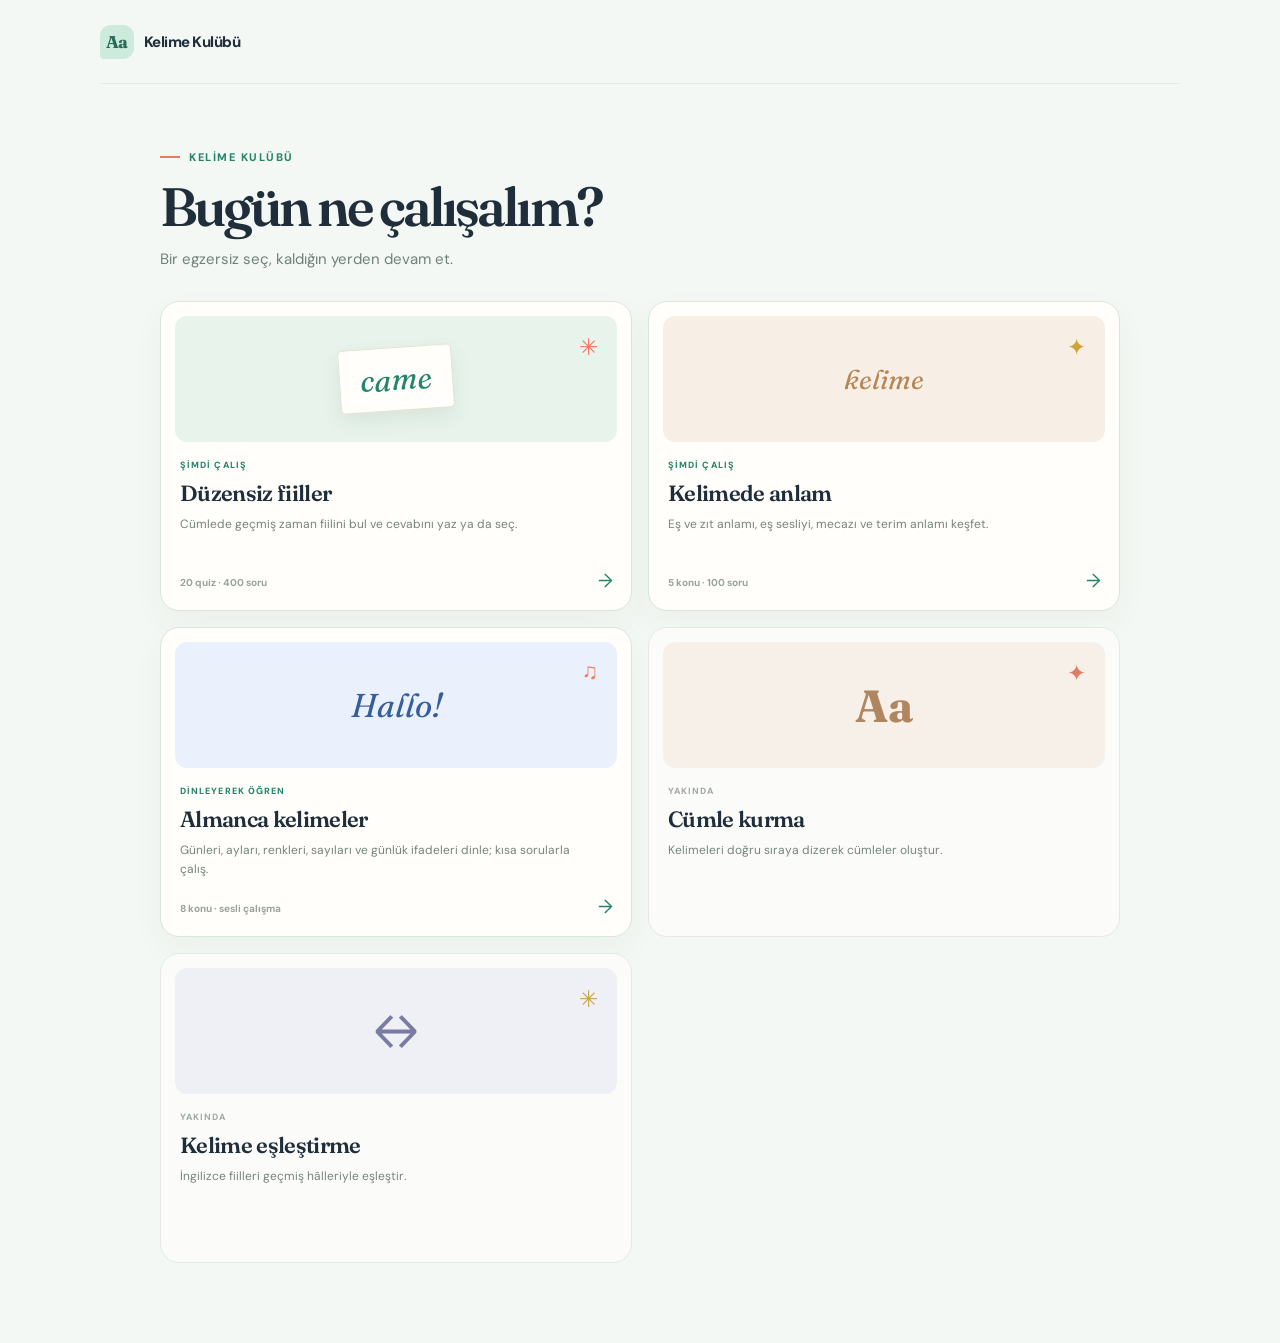
==== index.html @ f217ad16 "Version asset URLs to avoid stale cache" ====
<!doctype html>
<html lang="tr">
  <head>
    <meta charset="UTF-8" />
    <meta name="viewport" content="width=device-width, initial-scale=1" />
    <meta name="theme-color" content="#f4f8f4" />
    <meta name="description" content="İngilizce, Türkçe ve Almanca kelime çalışmaları." />
    <title>Kelime Kulübü</title>
    <link rel="stylesheet" href="styles.css?v=202610250524" />
    <script src="turkish-questions.js?v=202610250524" defer></script>
    <script src="english-audio.js?v=202610250524" defer></script>
    <script src="app.js?v=202610250524" defer></script>
  </head>
  <body>
    <main class="app-shell">
      <header class="topbar">
        <a class="brand" href="./" aria-label="Kelime Kulübü ana sayfa">
          <span class="brand-mark" aria-hidden="true">Aa</span>
          <span>Kelime Kulübü</span>
        </a>
        <div class="profile-controls" id="profile-controls" hidden>
          <span id="active-child-name"></span>
          <button class="change-profile-button" id="exercise-home-button" type="button">Egzersiz seç</button>
          <button class="change-profile-button" id="change-profile-button" type="button">Öğrenci değiştir</button>
        </div>
      </header>

      <section class="exercise-picker view" id="exercise-view" aria-labelledby="exercise-title">
        <div class="exercise-picker-heading">
          <p class="eyebrow"><span class="eyebrow-line"></span> KELİME KULÜBÜ</p>
          <h1 id="exercise-title">Bugün ne çalışalım?</h1>
          <p>Bir egzersiz seç, kaldığın yerden devam et.</p>
        </div>
        <div class="exercise-grid" aria-label="Egzersizler">
          <button class="exercise-card exercise-card-active" id="choose-irregular-verbs" type="button">
            <span class="exercise-card-art exercise-art-verbs" aria-hidden="true"><span>came</span><i>✳</i></span>
            <span class="exercise-card-copy">
              <span class="exercise-status">ŞİMDİ ÇALIŞ</span>
              <strong>Düzensiz fiiller</strong>
              <span>Cümlede geçmiş zaman fiilini bul ve cevabını yaz ya da seç.</span>
              <span class="exercise-card-meta">20 quiz <span aria-hidden="true">·</span> 400 soru</span>
            </span>
            <span class="exercise-card-arrow" aria-hidden="true">→</span>
          </button>
          <button class="exercise-card exercise-card-active" id="choose-turkish-words" type="button">
            <span class="exercise-card-art exercise-art-turkish" aria-hidden="true"><span>kelime</span><i>✦</i></span>
            <span class="exercise-card-copy">
              <span class="exercise-status">ŞİMDİ ÇALIŞ</span>
              <strong>Kelimede anlam</strong>
              <span>Eş ve zıt anlamı, eş sesliyi, mecazı ve terim anlamı keşfet.</span>
              <span class="exercise-card-meta">5 konu <span aria-hidden="true">·</span> 100 soru</span>
            </span>
            <span class="exercise-card-arrow" aria-hidden="true">→</span>
          </button>
          <a class="exercise-card exercise-card-active" href="german.html">
            <span class="exercise-card-art exercise-art-german" aria-hidden="true"><span>Hallo!</span><i>♫</i></span>
            <span class="exercise-card-copy">
              <span class="exercise-status">DİNLEYEREK ÖĞREN</span>
              <strong>Almanca kelimeler</strong>
              <span>Günleri, ayları, renkleri, sayıları ve günlük ifadeleri dinle; kısa sorularla çalış.</span>
              <span class="exercise-card-meta">8 konu <span aria-hidden="true">·</span> sesli çalışma</span>
            </span>
            <span class="exercise-card-arrow" aria-hidden="true">→</span>
          </a>
          <article class="exercise-card exercise-card-soon">
            <span class="exercise-card-art exercise-art-sentences" aria-hidden="true"><span>Aa</span><i>✦</i></span>
            <span class="exercise-card-copy">
              <span class="exercise-status">YAKINDA</span>
              <strong>Cümle kurma</strong>
              <span>Kelimeleri doğru sıraya dizerek cümleler oluştur.</span>
            </span>
          </article>
          <article class="exercise-card exercise-card-soon">
            <span class="exercise-card-art exercise-art-match" aria-hidden="true"><span>↔</span><i>✳</i></span>
            <span class="exercise-card-copy">
              <span class="exercise-status">YAKINDA</span>
              <strong>Kelime eşleştirme</strong>
              <span>İngilizce fiilleri geçmiş hâlleriyle eşleştir.</span>
            </span>
          </article>
        </div>
      </section>

      <section class="turkish-topics view" id="turkish-topics-view" aria-labelledby="turkish-topics-title" hidden>
        <button class="back-link" id="back-to-exercises" type="button"><span aria-hidden="true">←</span> Egzersizlere dön</button>
        <div class="exercise-picker-heading">
          <p class="eyebrow"><span class="eyebrow-line"></span> TÜRKÇE • KELİMEDE ANLAM</p>
          <h1 id="turkish-topics-title">Hangi konuyu çalışalım?</h1>
          <p id="turkish-topics-intro">Bir konu seç; kaldığın sorudan devam et.</p>
        </div>
        <div class="topic-grid" id="turkish-topic-grid" aria-label="Türkçe konuları"></div>
      </section>

      <section class="welcome view" id="welcome-view" aria-labelledby="welcome-title" hidden>
        <div class="welcome-copy">
          <p class="eyebrow"><span class="eyebrow-line"></span> İngilizce • Düzensiz fiiller</p>
          <h1 id="welcome-title">Geçmiş zaman<br /><span>dedektifi</span></h1>
          <p class="welcome-text">Adını yaz, kaldığın quizden devam et. Cümleleri bazen yazarak bazen seçeneklerden cevapla.</p>
          <div class="welcome-facts" aria-label="Çalışma bilgileri">
            <span><b>400</b> soru</span>
            <span class="fact-divider" aria-hidden="true"></span>
            <span><b>20 quiz</b> · her biri 20 soru</span>
          </div>
        </div>

        <div class="welcome-art" aria-hidden="true">
          <div class="sunburst"></div>
          <div class="paper-card">
            <span class="paper-label">DÜN NE OLDU?</span>
            <p>Yesterday,<br />I <span class="scribble">came</span><br />to the park.</p>
            <span class="paper-check">✓</span>
          </div>
          <div class="pencil-shape"></div>
          <div class="spark spark-one">✳</div>
          <div class="spark spark-two">✦</div>
        </div>

        <form class="profile-entry" id="profile-entry">
          <label for="child-name">Adın ne?</label>
          <div class="profile-entry-row">
            <input id="child-name" name="child-name" type="text" maxlength="30" autocomplete="name" placeholder="Adını yaz" required />
            <button class="button button-primary" type="submit">Devam et <span aria-hidden="true">→</span></button>
          </div>
        </form>

        <div class="progress-hub" id="progress-hub" hidden>
          <div class="quiz-next" id="quiz-next">
          <div>
            <p class="next-label">Sıradaki çalışma</p>
            <h2 id="next-quiz-title">Quiz 1 seni bekliyor</h2>
            <span class="next-detail" id="next-quiz-detail">20 soru · Yazarak ve seçeneklerden cevapla</span>
          </div>
          <button class="button button-primary" id="continue-quiz-button" type="button">Başla <span aria-hidden="true">→</span></button>
          </div>
          <div class="all-quizzes-done" id="all-quizzes-done" hidden>
            <span class="done-mark" aria-hidden="true">✓</span>
            <div><h2>Bütün quizleri bitirdin!</h2><p>Harika çalıştın. 20 quizin tamamı tamamlandı.</p></div>
          </div>
        </div>
      </section>

      <section class="quiz view" id="quiz-view" aria-labelledby="question-title" hidden>
        <div class="quiz-heading">
          <div>
            <p class="eyebrow"><span class="eyebrow-line"></span> <span id="question-mode-label">Cümleyi tamamla</span></p>
            <h1 id="question-title">Dün ne oldu?</h1>
          </div>
          <div class="progress-copy"><span id="progress-current">1</span><span class="progress-slash">/</span><span id="progress-total">20</span></div>
        </div>

        <div class="progress-track" role="progressbar" aria-label="İlerleme" aria-valuemin="0" aria-valuemax="20" aria-valuenow="1" id="progress-bar">
          <span class="progress-fill" id="progress-fill"></span>
        </div>

        <article class="question-card" aria-live="polite">
          <div class="question-topline">
            <span class="question-kicker" id="question-kicker">BOŞLUĞU DOLDUR</span>
            <div class="hint-control">
              <button class="hint-button" id="hint-button" type="button" aria-expanded="false" aria-controls="verb-hint">İpucu <span aria-hidden="true">?</span></button>
              <span class="verb-hint" id="verb-hint" hidden></span>
            </div>
          </div>
          <p class="sentence" id="sentence-text"></p>
          <div id="typing-answer">
            <label class="answer-label" for="answer-input">Geçmiş hâlini klavyeyle yaz</label>
            <div class="answer-row">
              <input id="answer-input" type="text" autocomplete="off" autocapitalize="none" spellcheck="false" aria-describedby="answer-feedback" placeholder="Cevabını yaz" />
            </div>
          </div>
          <div id="choice-answer" hidden>
            <p class="answer-label">Doğru cevabı seç</p>
            <div class="choice-grid" id="choice-grid" role="group" aria-label="Cevap seçenekleri"></div>
          </div>
          <div class="answer-submit"><button class="button button-check" id="check-button" type="button">Kontrol et</button></div>
          <p class="feedback" id="answer-feedback" aria-live="polite"></p>
          <div class="audio-actions" id="audio-actions" hidden>
            <button class="audio-button" id="play-sentence" type="button"><span aria-hidden="true">🔊</span> Cümleyi dinle</button>
            <button class="audio-button" id="play-sentence-slow" type="button"><span aria-hidden="true">🐢</span> Yavaş dinle</button>
          </div>
          <div class="question-actions">
            <span class="tiny-note" id="question-note">Büyük ya da küçük harfle yazabilirsin.</span>
            <button class="skip-repeat-button" id="skip-repeat-button" type="button" hidden>Daha önce yaptım, geç</button>
            <div class="nav-buttons">
              <button class="button button-prev" id="prev-button" type="button" disabled><span aria-hidden="true">←</span> Önceki</button>
              <button class="button button-next" id="next-button" type="button" disabled>Sonraki <span aria-hidden="true">→</span></button>
            </div>
          </div>
        </article>
      </section>

      <section class="finish view" id="finish-view" aria-labelledby="finish-title" hidden>
        <div class="finish-stamp" aria-hidden="true">✦</div>
        <p class="eyebrow"><span class="eyebrow-line"></span> Çalışma tamamlandı</p>
        <h1 id="finish-title">Harika iş çıkardın!</h1>
        <p class="finish-copy" id="finish-copy"></p>
        <p class="finish-score" id="finish-score"></p>
        <button class="button button-primary" id="next-quiz-button" type="button">Sıradaki quiz'e geç <span aria-hidden="true">→</span></button>
        <button class="button button-primary" id="turkish-topics-button" type="button" hidden>Konulara dön <span aria-hidden="true">→</span></button>
      </section>

    </main>
  </body>
</html>
---- styles.css ----
@import url('https://fonts.googleapis.com/css2?family=DM+Sans:wght@400;500;600;700;800&family=Lexend:wght@400;500;600&family=Fraunces:opsz,wght@9..144,600;9..144,700&display=swap');

:root {
  color-scheme: light;
  --ink: #202d3b;
  --muted: #78858a;
  --paper: #fffefa;
  --canvas: #f4f8f4;
  --mint: #ccebdc;
  --mint-deep: #25856a;
  --coral: #f2785c;
  --sun: #f6cb64;
  --line: #e5ece5;
  --display: 'Fraunces', Georgia, serif;
  --body: 'DM Sans', 'Trebuchet MS', sans-serif;
}

* { box-sizing: border-box; }

body {
  min-width: 320px;
  min-height: 100vh;
  margin: 0;
  background: var(--canvas);
  color: var(--ink);
  font-family: var(--body);
  -webkit-font-smoothing: antialiased;
}

button, input { font: inherit; }
button { -webkit-tap-highlight-color: transparent; }
button:focus-visible, input:focus-visible, a:focus-visible { outline: 3px solid #e59c39; outline-offset: 3px; }
[hidden] { display: none !important; }

.app-shell { width: min(1080px, calc(100% - 64px)); min-height: 100vh; margin: 0 auto; display: flex; flex-direction: column; }
.topbar { height: 84px; display: flex; align-items: center; justify-content: space-between; border-bottom: 1px solid #e4ebe3; }
.brand { display: inline-flex; align-items: center; gap: 10px; color: var(--ink); font-size: 15px; font-weight: 800; letter-spacing: -.035em; text-decoration: none; }
.brand-mark { width: 34px; height: 34px; display: grid; place-items: center; border-radius: 11px 11px 11px 4px; background: var(--mint); color: #276b58; font-family: var(--display); font-size: 17px; font-weight: 700; }
.profile-controls { display: flex; align-items: center; gap: 13px; color: #6d7b74; font-size: 12px; font-weight: 700; }
.change-profile-button { border: 0; padding: 8px 0 8px 8px; background: transparent; color: var(--mint-deep); cursor: pointer; font-size: 11px; font-weight: 800; }

.view { flex: 1; }
.exercise-picker { width: min(960px, 100%); margin: 0 auto; padding: 66px 0 80px; }
.exercise-picker-heading { margin-bottom: 30px; }
.exercise-picker-heading .eyebrow { margin-bottom: 14px; }
.exercise-picker-heading h1 { font-size: clamp(38px, 5vw, 54px); line-height: 1.06; }
.exercise-picker-heading > p:last-child { margin: 12px 0 0; color: #718079; font-size: 15px; line-height: 1.6; }
.exercise-grid { display: grid; grid-template-columns: repeat(2, minmax(0, 1fr)); gap: 16px; }
.exercise-card { min-width: 0; min-height: 310px; position: relative; display: flex; flex-direction: column; align-items: stretch; padding: 14px; overflow: hidden; border: 1px solid #e2eae2; border-radius: 19px; background: var(--paper); color: var(--ink); text-align: left; text-decoration: none; }
button.exercise-card { cursor: pointer; font: inherit; }
.exercise-card-active { border-color: #d7e7da; box-shadow: 0 12px 32px #263d320b; transition: transform .18s ease, box-shadow .18s ease, border-color .18s ease; }
.exercise-card-active:hover { transform: translateY(-3px); border-color: #a9cfb4; box-shadow: 0 16px 34px #263d3212; }
.exercise-card-active:focus-visible { outline: 3px solid #e59c39; outline-offset: 3px; }
.exercise-card-art { height: 126px; position: relative; display: grid; place-items: center; overflow: hidden; border-radius: 12px; }
.exercise-art-verbs { background: #e8f4eb; }
.exercise-art-verbs > span { padding: 12px 20px; transform: rotate(-4deg); border: 1px solid #e5e3d7; border-radius: 5px; background: #fffefa; box-shadow: 0 8px 20px #263d3215; color: var(--mint-deep); font-family: var(--display); font-size: 31px; font-style: italic; }
.exercise-art-verbs > i, .exercise-art-sentences > i, .exercise-art-match > i { position: absolute; top: 16px; right: 19px; color: var(--coral); font-size: 23px; font-style: normal; }
.exercise-art-sentences { background: #f8f0e6; }
.exercise-art-sentences > span { color: #b88555; font-family: var(--display); font-size: 45px; font-weight: 700; }
.exercise-art-match { background: #eff0f8; }
.exercise-art-match > span { color: #7979ad; font-size: 45px; font-weight: 500; }
.exercise-art-match > i { color: #d1a33b; }
.exercise-art-turkish { background: #f7efe6; }
.exercise-art-turkish > span { color: #b88555; font-family: var(--display); font-size: 27px; font-style: italic; }
.exercise-art-turkish > i { position: absolute; top: 16px; right: 19px; color: #d1a33b; font-size: 23px; font-style: normal; }
.exercise-art-german { background: #eaf0fc; }
.exercise-art-german > span { color: #365d9d; font-family: var(--display); font-size: 33px; font-style: italic; }
.exercise-art-german > i { position: absolute; top: 15px; right: 19px; color: #f2785c; font-size: 22px; font-style: normal; }
.exercise-card-copy { display: flex; flex: 1; flex-direction: column; align-items: flex-start; padding: 17px 30px 6px 5px; }
.exercise-status { margin-bottom: 8px; color: var(--mint-deep); font-size: 9px; font-weight: 800; letter-spacing: .12em; }
.exercise-card-copy strong { font-family: var(--display); font-size: 22px; font-weight: 600; letter-spacing: -.03em; }
.exercise-card-copy > span:not(.exercise-status) { margin-top: 8px; color: #77847d; font-size: 12px; line-height: 1.55; }
.exercise-card-copy .exercise-card-meta { margin-top: auto !important; padding-top: 12px; color: #98a39c !important; font-size: 10px !important; font-weight: 700; }
.exercise-card-arrow { position: absolute; right: 18px; bottom: 17px; color: var(--mint-deep); font-size: 19px; }
.exercise-card-soon { background: #fbfcfa; }
.exercise-card-soon .exercise-status { color: #a0aaa3; }
.exercise-card-soon .exercise-card-art { filter: saturate(.8); }
.turkish-topics { width: min(820px, 100%); margin: 0 auto; padding: 34px 0 70px; }
.back-link { display: inline-flex; align-items: center; gap: 8px; margin: 0 0 28px; padding: 8px 0; border: 0; background: transparent; color: #718079; cursor: pointer; font-size: 12px; font-weight: 700; }
.back-link span { color: var(--mint-deep); font-size: 17px; }
.topic-grid { display: grid; gap: 11px; }
.topic-card { min-height: 92px; display: grid; grid-template-columns: 48px 1fr 24px; align-items: center; gap: 14px; padding: 14px 18px; border: 1px solid #e2eae2; border-radius: 16px; background: var(--paper); color: var(--ink); cursor: pointer; text-align: left; transition: border-color .18s ease, transform .18s ease, box-shadow .18s ease; }
.topic-card:hover { transform: translateY(-2px); border-color: #a9cfb4; box-shadow: 0 10px 25px #263d320c; }
.topic-number { width: 42px; height: 42px; display: grid; place-items: center; border-radius: 13px; background: #edf6ef; color: var(--mint-deep); font-family: var(--display); font-size: 17px; }
.topic-card-copy { display: grid; gap: 4px; }
.topic-card-copy strong { font-family: var(--display); font-size: 20px; font-weight: 600; }
.topic-card-copy > span { color: #79867e; font-size: 11px; line-height: 1.5; }
.topic-card-copy .topic-progress { color: #a0aaa3; font-size: 10px; font-weight: 700; }
.topic-arrow { color: var(--mint-deep); font-size: 19px; }
.welcome { display: grid; grid-template-columns: 1.05fr .95fr; align-items: center; gap: 32px 42px; padding: 50px 4.5% 54px; }
.welcome[data-exercise="turkish"] { grid-template-columns: 1fr; max-width: 760px; margin: 0 auto; }
.welcome[data-exercise="turkish"] .welcome-copy { text-align: center; }
.welcome[data-exercise="turkish"] .eyebrow, .welcome[data-exercise="turkish"] .welcome-facts { justify-content: center; }
.welcome[data-exercise="turkish"] .welcome-text { margin-right: auto; margin-left: auto; }
.welcome[data-exercise="turkish"] .welcome-art { display: none; }
.eyebrow { display: flex; align-items: center; gap: 9px; margin: 0 0 20px; color: var(--mint-deep); font-size: 11px; font-weight: 800; letter-spacing: .14em; text-transform: uppercase; }
.eyebrow-line { width: 20px; height: 2px; background: var(--coral); }
h1 { margin: 0; color: var(--ink); font-family: var(--display); font-weight: 600; letter-spacing: -.055em; }
.welcome h1 { font-size: clamp(48px, 6vw, 72px); line-height: .99; }
.welcome h1 span { color: var(--mint-deep); font-style: italic; }
.welcome-text { max-width: 385px; margin: 24px 0 0; color: #65747b; font-size: 16px; line-height: 1.7; }
.welcome-facts { display: flex; align-items: center; gap: 15px; margin: 24px 0 0; color: #7b8788; font-size: 12px; }
.welcome-facts b { color: var(--ink); font-weight: 800; }
.fact-divider { width: 1px; height: 15px; background: #cbd5cf; }
.button { min-height: 48px; border: 0; border-radius: 13px; cursor: pointer; font-weight: 800; transition: transform .18s ease, background-color .18s ease, box-shadow .18s ease; }
.button:hover:not(:disabled) { transform: translateY(-2px); }
.button:active:not(:disabled) { transform: translateY(0); }
.button-primary { padding: 0 20px; background: var(--ink); color: white; box-shadow: 0 8px 18px #20313b20; }
.button-primary:hover { background: #304657; box-shadow: 0 10px 20px #20313b2b; }
.button-primary span { margin-left: 14px; color: #a8e3c6; font-size: 19px; vertical-align: -1px; }
.profile-entry, .progress-hub { grid-column: 1 / -1; width: 100%; }
.profile-entry { max-width: 540px; justify-self: center; padding: 20px 22px; border: 1px solid #dfe9e0; border-radius: 16px; background: #fffefa; }
.profile-entry > label { display: block; margin-bottom: 9px; color: var(--ink); font-size: 13px; font-weight: 800; }
.profile-entry-row { display: flex; gap: 10px; }
.profile-entry-row input { min-width: 0; height: 48px; flex: 1; padding: 0 14px; border: 1px solid #dce6dc; border-radius: 11px; background: #fbfdfa; color: var(--ink); font-size: 15px; }
.progress-hub { display: grid; gap: 10px; }
.quiz-next, .all-quizzes-done { display: flex; align-items: center; justify-content: space-between; gap: 20px; padding: 19px 22px; border: 1px solid #dfe9e0; border-radius: 16px; background: #fffefa; }
.next-label { margin: 0 0 5px; color: var(--mint-deep); font-size: 10px; font-weight: 800; letter-spacing: .12em; text-transform: uppercase; }
.quiz-next h2, .all-quizzes-done h2 { margin: 0; color: var(--ink); font-family: var(--display); font-size: 23px; font-weight: 600; letter-spacing: -.035em; }
.next-detail, .all-quizzes-done p { display: block; margin: 5px 0 0; color: #89958e; font-size: 11px; }
.quiz-next .button { flex: 0 0 auto; }
.all-quizzes-done { justify-content: flex-start; background: #f1f8f2; }
.done-mark { width: 38px; height: 38px; flex: 0 0 auto; display: grid; place-items: center; border-radius: 50%; background: var(--mint); color: var(--mint-deep); font-size: 20px; font-weight: 800; }

.welcome-art { min-height: 340px; position: relative; display: grid; place-items: center; }
.sunburst { position: absolute; width: 265px; height: 265px; border-radius: 50%; background: #e4f2e9; }
.paper-card { z-index: 1; position: relative; width: 250px; min-height: 265px; padding: 25px 27px; transform: rotate(3deg); border: 1px solid #e9e5d9; border-radius: 5px 5px 13px 5px; background: var(--paper); box-shadow: 0 18px 32px #263d3220; }
.paper-card::before { position: absolute; top: 0; left: 16px; width: 48px; height: 12px; background: #f5d575; content: ''; }
.paper-label { color: #9ba49c; font-size: 9px; font-weight: 800; letter-spacing: .16em; }
.paper-card p { margin: 23px 0 0; color: #45545d; font-family: var(--display); font-size: 30px; line-height: 1.23; }
.scribble { position: relative; color: var(--mint-deep); font-style: italic; }
.scribble::after { position: absolute; right: -4px; bottom: 0; left: -3px; height: 7px; transform: rotate(-2deg); background: #cdebdc99; content: ''; z-index: -1; }
.paper-check { position: absolute; right: 21px; bottom: 20px; width: 32px; height: 32px; display: grid; place-items: center; border-radius: 50%; background: #e6f4e9; color: var(--mint-deep); font-size: 19px; font-weight: 800; }
.pencil-shape { position: absolute; z-index: 2; right: 12%; bottom: 28px; width: 145px; height: 13px; transform: rotate(-39deg); border-radius: 8px 2px 2px 8px; background: var(--coral); box-shadow: inset 0 -3px #00000012; }
.pencil-shape::before { position: absolute; right: -14px; top: 0; width: 0; height: 0; border-top: 6.5px solid transparent; border-bottom: 6.5px solid transparent; border-left: 14px solid #e7c99d; content: ''; }
.pencil-shape::after { position: absolute; right: -14px; top: 4px; width: 0; height: 0; border-top: 2.5px solid transparent; border-bottom: 2.5px solid transparent; border-left: 5px solid #596469; content: ''; }
.spark { position: absolute; color: var(--coral); }
.spark-one { top: 37px; left: 12%; font-size: 29px; }
.spark-two { right: 8%; top: 69px; color: #e2ad33; font-size: 26px; }

.quiz { width: min(720px, 100%); margin: 0 auto; padding: 45px 0 28px; }
.quiz-heading { display: flex; align-items: end; justify-content: space-between; }
.quiz-heading .eyebrow { margin-bottom: 10px; }
.quiz-heading h1 { font-size: clamp(34px, 5vw, 44px); }
.progress-copy { display: flex; align-items: baseline; gap: 5px; padding-bottom: 5px; color: var(--ink); font-size: 21px; font-weight: 800; }
.progress-copy span:last-child { color: #9aa5a1; font-size: 15px; font-weight: 600; }
.progress-slash { color: #bdc8c1; font-size: 15px; }
.progress-track { height: 6px; overflow: hidden; margin: 21px 0 18px; border-radius: 10px; background: #e3eae4; }
.progress-fill { width: 6.67%; height: 100%; display: block; border-radius: inherit; background: var(--coral); transition: width .3s ease; }
.question-card { padding: 26px 30px 21px; border: 1px solid #e7ece5; border-radius: 19px; background: var(--paper); box-shadow: 0 13px 35px #23382d0b; }
.question-topline { display: flex; align-items: center; justify-content: space-between; }
.question-kicker { color: #9aa69f; font-size: 10px; font-weight: 800; letter-spacing: .13em; }
.hint-control { display: flex; align-items: center; gap: 7px; }
.hint-button { min-height: 31px; padding: 0 10px; border: 1px solid #dce9df; border-radius: 9px; background: #f7fbf7; color: #577366; cursor: pointer; font-size: 11px; font-weight: 700; }
.hint-button span { margin-left: 4px; color: var(--mint-deep); font-size: 13px; }
.hint-button:hover { background: #edf6ef; }
.verb-hint { padding: 8px 12px; border-radius: 9px; background: #edf6ef; color: #728078; font-size: 14px; line-height: 1.35; }
.sentence { min-height: 54px; margin: 24px 0 23px; color: #344550; font-family: "Lexend", "DM Sans", "Trebuchet MS", sans-serif; font-size: clamp(23px, 3.7vw, 28px); font-weight: 500; letter-spacing: 0; line-height: 1.45; }
.sentence strong { color: var(--mint-deep); font-weight: 700; }
.blank { display: inline-block; min-width: 93px; border-bottom: 2px dashed #91bca8; color: var(--mint-deep); text-align: center; }
.answer-label { display: block; margin-bottom: 8px; color: #738079; font-size: 12px; font-weight: 700; }
.answer-row { display: flex; gap: 10px; }
.answer-row input { min-width: 0; height: 47px; flex: 1; padding: 0 14px; border: 1px solid #dce6dc; border-radius: 11px; background: #fbfdfa; color: var(--ink); font-size: 15px; }
.answer-row input::placeholder { color: #a9b4ad; }
.answer-submit { display: flex; justify-content: flex-end; margin-top: 10px; }
.button-check { padding: 0 17px; background: var(--mint); color: #245b4d; }
.button-check:hover { background: #b9e4cf; }
.button-check:disabled { background: #dbe6df; color: #78877f; cursor: not-allowed; }
.choice-grid { display: grid; grid-template-columns: repeat(2, minmax(0, 1fr)); gap: 9px; }
.choice-option { min-height: 50px; display: flex; align-items: center; gap: 10px; padding: 8px 12px; border: 1px solid #dce6dc; border-radius: 11px; background: #fbfdfa; color: #344550; cursor: pointer; text-align: left; font-weight: 700; }
.choice-option:hover:not(:disabled) { border-color: #9dcbb0; background: #f3faf4; }
.choice-option.is-selected { border-color: #55a87b; background: #eaf6ee; box-shadow: 0 0 0 2px #55a87b24; }
.choice-option:disabled { cursor: default; }
.choice-letter { width: 28px; height: 28px; flex: 0 0 auto; display: grid; place-items: center; border-radius: 8px; background: #edf3ee; color: #74827a; font-size: 11px; }
.feedback { min-height: 19px; margin: 8px 2px 0; color: var(--mint-deep); font-size: 12px; font-weight: 700; }
.feedback.is-wrong { color: #cb614b; }
.answer-row input.is-correct { border-color: #8cc7a4; background: #f4fbf5; }
.answer-row input.is-wrong { border-color: #e8a395; background: #fff9f7; }
.audio-actions { display: flex; flex-wrap: wrap; gap: 8px; margin-top: 12px; }
.audio-button { min-height: 38px; padding: 0 14px; border: 1px solid #cfe3d6; border-radius: 11px; background: #f2f9f4; color: #25664f; cursor: pointer; font-size: 13px; font-weight: 800; transition: transform .18s ease, background-color .18s ease; }
.audio-button:hover { background: #e4f3e9; transform: translateY(-1px); }
.audio-button:active { transform: translateY(0); }
.audio-button span { margin-right: 5px; }
.question-actions { display: flex; align-items: center; justify-content: space-between; margin-top: 15px; }
.tiny-note { flex: 1; color: #9ba59f; font-size: 10px; }
.skip-repeat-button { min-height: 42px; padding: 0 12px; border: 1px solid #e2e9e3; border-radius: 11px; background: #fbfdfa; color: #718079; cursor: pointer; font-size: 11px; font-weight: 700; }
.skip-repeat-button:hover { border-color: #aacbb5; background: #f0f8f1; color: var(--mint-deep); }
.button-next { min-height: 42px; padding: 0 16px; background: var(--ink); color: white; font-size: 12px; }
.button-next span { margin-left: 10px; color: #a8e3c6; font-size: 16px; }
.nav-buttons { display: flex; align-items: center; gap: 8px; margin-left: auto; }
.button-prev { min-height: 42px; padding: 0 16px; border: 1px solid #dce6dc; background: #fbfdfa; color: #4d5f58; font-size: 12px; }
.button-prev span { margin-right: 8px; color: var(--mint-deep); font-size: 16px; }
.button-prev:hover:not(:disabled) { background: #f0f8f1; }
.button-prev:disabled { opacity: .45; cursor: not-allowed; }
.button-next:disabled { background: #c4cdc7; cursor: not-allowed; }

.finish { display: flex; flex-direction: column; align-items: center; justify-content: center; padding: 48px 0; text-align: center; }
.finish-stamp { width: 74px; height: 74px; display: grid; place-items: center; margin-bottom: 25px; border: 1px dashed #d6ae51; border-radius: 50%; background: #fff4cc; color: #d49e23; font-size: 32px; transform: rotate(9deg); }
.finish .eyebrow { margin-bottom: 12px; }
.finish h1 { font-size: clamp(36px, 6vw, 54px); }
.finish-copy { max-width: 390px; margin: 13px 0 24px; color: #78858a; font-size: 14px; line-height: 1.7; }
.finish-score { min-height: 17px; margin: -10px 0 25px; color: #809087; font-size: 13px; }


@media (max-width: 700px) {
  .app-shell { width: min(100% - 36px, 540px); }
  .topbar { height: 68px; }
  .exercise-picker { padding: 38px 0 52px; }
  .exercise-picker-heading { margin-bottom: 22px; }
  .exercise-picker-heading h1 { font-size: clamp(36px, 10vw, 48px); }
  .exercise-grid { grid-template-columns: 1fr; gap: 12px; }
  .exercise-card { min-height: 0; display: grid; grid-template-columns: 90px 1fr; gap: 0 13px; padding: 11px; }
  .exercise-card-art { height: 96px; }
  .exercise-art-verbs > span { padding: 8px 11px; font-size: 23px; }
  .exercise-art-sentences > span, .exercise-art-match > span { font-size: 35px; }
  .exercise-card-copy { padding: 3px 27px 3px 0; }
  .exercise-card-copy strong { font-size: 19px; }
  .exercise-card-copy > span:not(.exercise-status) { margin-top: 5px; font-size: 11px; }
  .exercise-card-copy .exercise-card-meta { padding-top: 7px; }
  .exercise-card-arrow { right: 13px; bottom: 13px; }
  .welcome { grid-template-columns: 1fr; gap: 4px; padding: 40px 3% 34px; }
  .welcome h1 { font-size: clamp(48px, 12vw, 65px); }
  .welcome-text { max-width: 340px; font-size: 15px; }
  .welcome-art { min-height: 280px; margin-top: 0; }
  .quiz-next, .all-quizzes-done { align-items: flex-start; flex-direction: column; padding: 17px; }
  .profile-entry { padding: 17px; }
  .sunburst { width: 220px; height: 220px; }
  .paper-card { width: 215px; min-height: 228px; padding: 22px 24px; }
  .paper-card p { margin-top: 19px; font-size: 27px; }
  .pencil-shape { right: 12%; bottom: 21px; width: 118px; }
  .quiz { padding-top: 34px; }
  .question-card { padding: 21px 19px 18px; border-radius: 16px; }
}

@media (max-width: 420px) {
  .app-shell { width: calc(100% - 28px); }
  .brand { font-size: 13px; }
  .brand-mark { width: 31px; height: 31px; }
  .profile-controls { gap: 5px; }
  .profile-controls .change-profile-button { font-size: 9px; }
  #active-child-name { max-width: 42px; }
  .welcome { padding-right: 1%; padding-left: 1%; }
  .welcome-facts { gap: 10px; font-size: 11px; }
  .quiz-heading h1 { font-size: 34px; }
  .sentence { font-size: 25px; }
  .choice-grid { grid-template-columns: 1fr; }
  .profile-entry-row { align-items: stretch; flex-direction: column; }
  .profile-entry-row .button { width: 100%; }
  .profile-controls { gap: 8px; font-size: 11px; }
  .profile-controls .change-profile-button { padding-left: 0; font-size: 10px; }
  #active-child-name { max-width: 56px; overflow: hidden; text-overflow: ellipsis; white-space: nowrap; }
  .answer-row { flex-wrap: wrap; }
  .answer-row input { flex-basis: 100%; }
  .question-actions { align-items: center; flex-wrap: wrap; gap: 8px; }
  .tiny-note { flex: 1 1 100%; max-width: 100%; line-height: 1.5; }
}

@media (prefers-reduced-motion: reduce) {
  *, *::before, *::after { scroll-behavior: auto !important; transition-duration: .01ms !important; animation-duration: .01ms !important; animation-iteration-count: 1 !important; }
}
.answer-row input, .choice-option { font-family: "Lexend", "DM Sans", "Trebuchet MS", sans-serif; }
.answer-row input { font-size: 14px; }
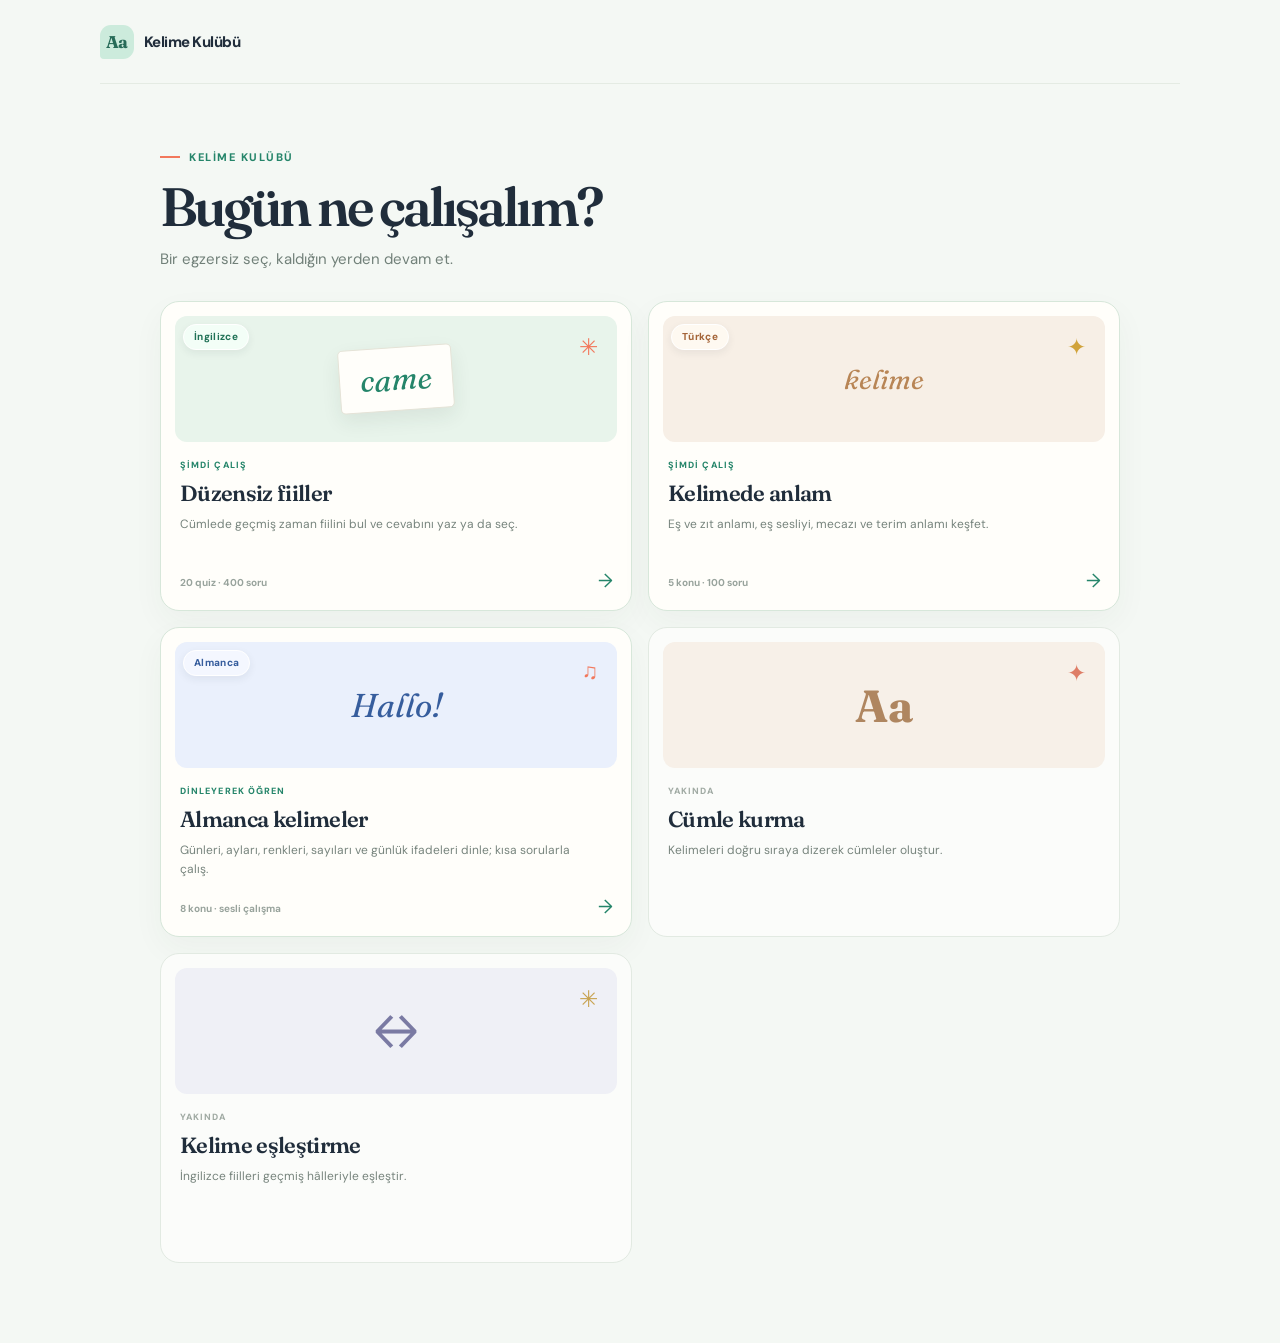
==== commit f4f61016: "Label exercise cards by language" ====
--- a/index.html
+++ b/index.html
@@ -6,10 +6,10 @@
     <meta name="theme-color" content="#f4f8f4" />
     <meta name="description" content="İngilizce, Türkçe ve Almanca kelime çalışmaları." />
     <title>Kelime Kulübü</title>
-    <link rel="stylesheet" href="styles.css?v=202610250524" />
-    <script src="turkish-questions.js?v=202610250524" defer></script>
-    <script src="english-audio.js?v=202610250524" defer></script>
-    <script src="app.js?v=202610250524" defer></script>
+    <link rel="stylesheet" href="styles.css?v=20261031-language-tags1" />
+    <script src="turkish-questions.js?v=20261031-mixedwords1" defer></script>
+    <script src="english-audio.js?v=20261031-mixedwords1" defer></script>
+    <script src="app.js?v=20261031-mixedwords1" defer></script>
   </head>
   <body>
     <main class="app-shell">
@@ -32,7 +32,8 @@
           <p>Bir egzersiz seç, kaldığın yerden devam et.</p>
         </div>
         <div class="exercise-grid" aria-label="Egzersizler">
-          <button class="exercise-card exercise-card-active" id="choose-irregular-verbs" type="button">
+          <a class="exercise-card exercise-card-active" id="choose-irregular-verbs" href="https://tiredthracian.github.io/Alpcik-English/">
+            <span class="exercise-language-tag language-english">İngilizce</span>
             <span class="exercise-card-art exercise-art-verbs" aria-hidden="true"><span>came</span><i>✳</i></span>
             <span class="exercise-card-copy">
               <span class="exercise-status">ŞİMDİ ÇALIŞ</span>
@@ -41,8 +42,9 @@
               <span class="exercise-card-meta">20 quiz <span aria-hidden="true">·</span> 400 soru</span>
             </span>
             <span class="exercise-card-arrow" aria-hidden="true">→</span>
-          </button>
+          </a>
           <button class="exercise-card exercise-card-active" id="choose-turkish-words" type="button">
+            <span class="exercise-language-tag language-turkish">Türkçe</span>
             <span class="exercise-card-art exercise-art-turkish" aria-hidden="true"><span>kelime</span><i>✦</i></span>
             <span class="exercise-card-copy">
               <span class="exercise-status">ŞİMDİ ÇALIŞ</span>
@@ -53,6 +55,7 @@
             <span class="exercise-card-arrow" aria-hidden="true">→</span>
           </button>
           <a class="exercise-card exercise-card-active" href="german.html">
+            <span class="exercise-language-tag language-german">Almanca</span>
             <span class="exercise-card-art exercise-art-german" aria-hidden="true"><span>Hallo!</span><i>♫</i></span>
             <span class="exercise-card-copy">
               <span class="exercise-status">DİNLEYEREK ÖĞREN</span>
--- a/styles.css
+++ b/styles.css
@@ -72,6 +72,10 @@
 .exercise-card-copy > span:not(.exercise-status) { margin-top: 8px; color: #77847d; font-size: 12px; line-height: 1.55; }
 .exercise-card-copy .exercise-card-meta { margin-top: auto !important; padding-top: 12px; color: #98a39c !important; font-size: 10px !important; font-weight: 700; }
 .exercise-card-arrow { position: absolute; right: 18px; bottom: 17px; color: var(--mint-deep); font-size: 19px; }
+.exercise-language-tag { z-index: 2; position: absolute; top: 22px; left: 22px; padding: 6px 10px; border: 1px solid #ffffff; border-radius: 999px; box-shadow: 0 3px 9px #20313b12; font-size: 10px; font-weight: 800; letter-spacing: .035em; line-height: 1.2; pointer-events: none; }
+.language-english { background: #f5fff8ed; color: #217257; }
+.language-turkish { background: #fffaf3ed; color: #a46438; }
+.language-german { background: #f6f8ffed; color: #365d9d; }
 .exercise-card-soon { background: #fbfcfa; }
 .exercise-card-soon .exercise-status { color: #a0aaa3; }
 .exercise-card-soon .exercise-card-art { filter: saturate(.8); }
@@ -148,13 +152,13 @@
 .progress-track { height: 6px; overflow: hidden; margin: 21px 0 18px; border-radius: 10px; background: #e3eae4; }
 .progress-fill { width: 6.67%; height: 100%; display: block; border-radius: inherit; background: var(--coral); transition: width .3s ease; }
 .question-card { padding: 26px 30px 21px; border: 1px solid #e7ece5; border-radius: 19px; background: var(--paper); box-shadow: 0 13px 35px #23382d0b; }
-.question-topline { display: flex; align-items: center; justify-content: space-between; }
+.question-topline { display: flex; align-items: center; justify-content: space-between; flex-wrap: wrap; gap: 10px; }
 .question-kicker { color: #9aa69f; font-size: 10px; font-weight: 800; letter-spacing: .13em; }
-.hint-control { display: flex; align-items: center; gap: 7px; }
-.hint-button { min-height: 31px; padding: 0 10px; border: 1px solid #dce9df; border-radius: 9px; background: #f7fbf7; color: #577366; cursor: pointer; font-size: 11px; font-weight: 700; }
-.hint-button span { margin-left: 4px; color: var(--mint-deep); font-size: 13px; }
-.hint-button:hover { background: #edf6ef; }
-.verb-hint { padding: 8px 12px; border-radius: 9px; background: #edf6ef; color: #728078; font-size: 14px; line-height: 1.35; }
+.hint-control { min-width: 0; display: flex; align-items: center; justify-content: flex-end; flex-wrap: wrap; gap: 7px; }
+.hint-button { min-height: 34px; padding: 0 11px; border: 1px solid #25856a; border-radius: 9px; background: #25856a; color: #fff; box-shadow: 0 4px 10px #25856a26; cursor: pointer; font-size: 12px; font-weight: 800; }
+.hint-button span { margin-left: 4px; color: #d8f3e4; font-size: 14px; }
+.hint-button:hover { background: #1e7058; border-color: #1e7058; }
+.verb-hint { max-width: 100%; padding: 9px 13px; border: 1px solid #a8d8bc; border-radius: 10px; background: #e0f4e8; color: #185c46; font-size: 15.5px; font-weight: 600; line-height: 1.4; }
 .sentence { min-height: 54px; margin: 24px 0 23px; color: #344550; font-family: "Lexend", "DM Sans", "Trebuchet MS", sans-serif; font-size: clamp(23px, 3.7vw, 28px); font-weight: 500; letter-spacing: 0; line-height: 1.45; }
 .sentence strong { color: var(--mint-deep); font-weight: 700; }
 .blank { display: inline-block; min-width: 93px; border-bottom: 2px dashed #91bca8; color: var(--mint-deep); text-align: center; }
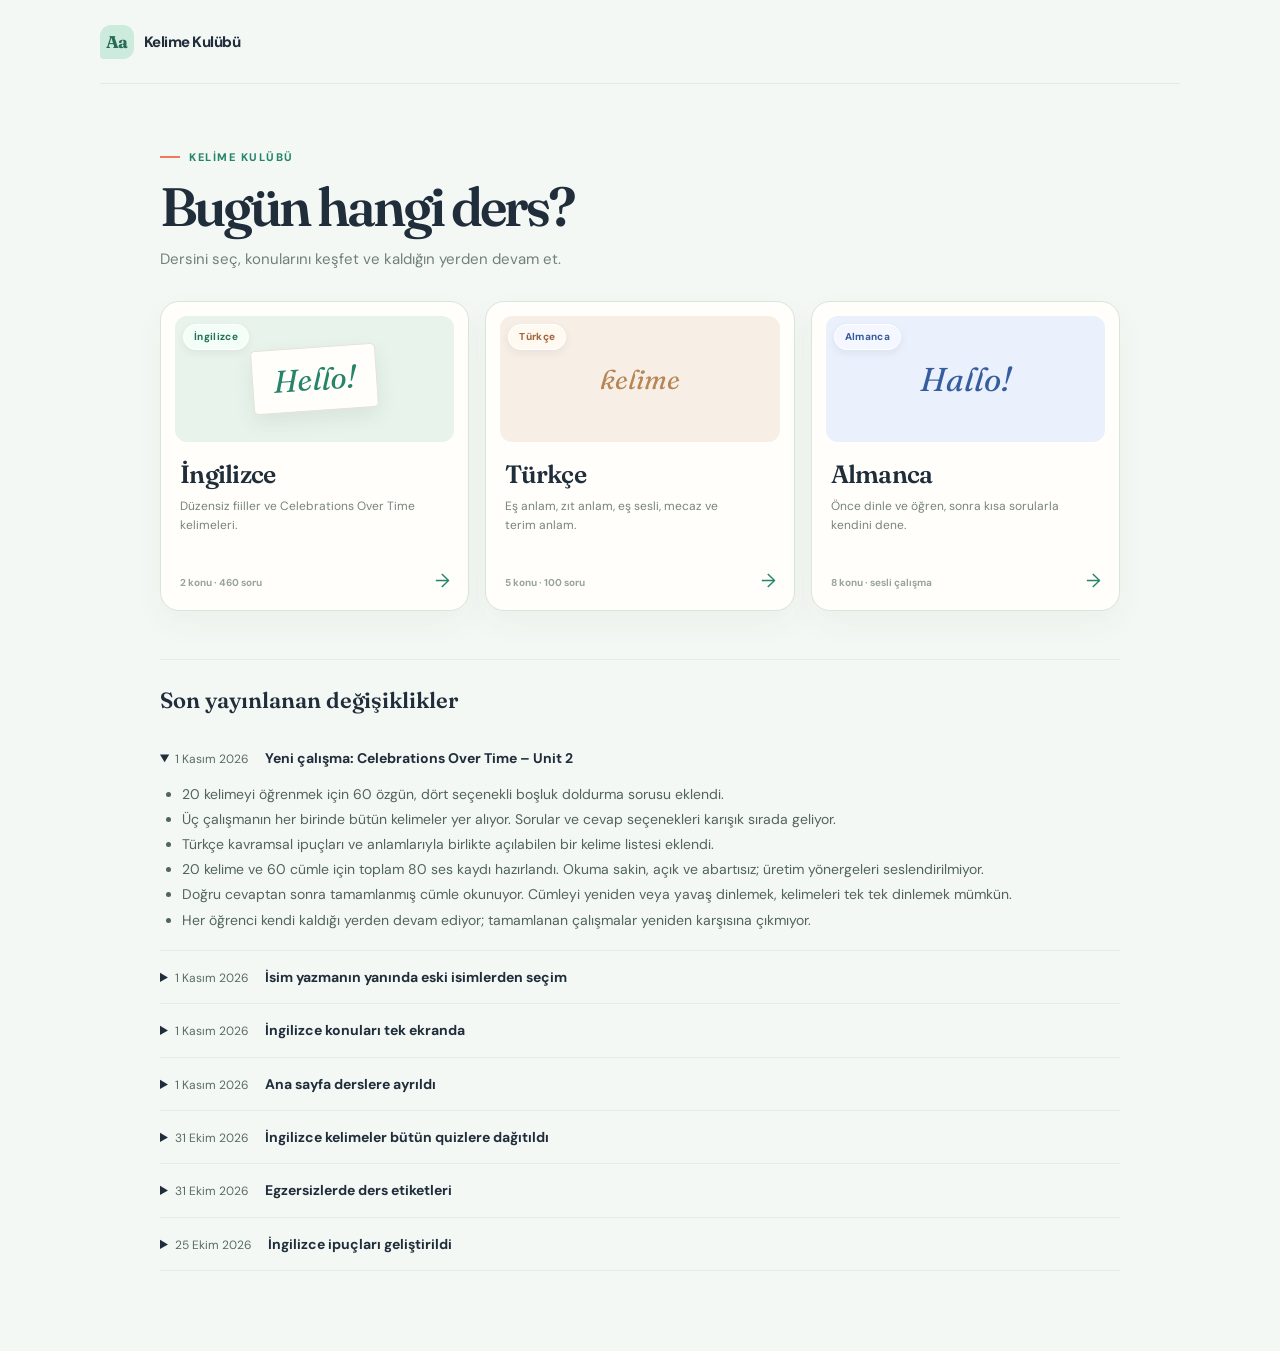
==== commit c75fb67b: "Ana sayfayı derslere ayır; öğrenci seçimi ve ayrıntılı yayın notları ekle - İngilizce, Türkçe ve Alm" ====
--- a/index.html
+++ b/index.html
@@ -4,203 +4,44 @@
     <meta charset="UTF-8" />
     <meta name="viewport" content="width=device-width, initial-scale=1" />
     <meta name="theme-color" content="#f4f8f4" />
-    <meta name="description" content="İngilizce, Türkçe ve Almanca kelime çalışmaları." />
-    <title>Kelime Kulübü</title>
-    <link rel="stylesheet" href="styles.css?v=20261031-language-tags1" />
-    <script src="turkish-questions.js?v=20261031-mixedwords1" defer></script>
-    <script src="english-audio.js?v=20261031-mixedwords1" defer></script>
-    <script src="app.js?v=20261031-mixedwords1" defer></script>
+    <meta name="description" content="İngilizce, Türkçe ve Almanca dersleri için çocuklara uygun çalışmalar." />
+    <title>Dersler · Kelime Kulübü</title>
+    <link rel="stylesheet" href="styles.css?v=20261101-release1" />
+    <script src="release-notes.js?v=20261101-release1" defer></script>
   </head>
   <body>
     <main class="app-shell">
       <header class="topbar">
-        <a class="brand" href="./" aria-label="Kelime Kulübü ana sayfa">
-          <span class="brand-mark" aria-hidden="true">Aa</span>
-          <span>Kelime Kulübü</span>
-        </a>
-        <div class="profile-controls" id="profile-controls" hidden>
-          <span id="active-child-name"></span>
-          <button class="change-profile-button" id="exercise-home-button" type="button">Egzersiz seç</button>
-          <button class="change-profile-button" id="change-profile-button" type="button">Öğrenci değiştir</button>
-        </div>
+        <a class="brand" href="index.html" aria-label="Kelime Kulübü ana sayfa"><span class="brand-mark" aria-hidden="true">Aa</span><span>Kelime Kulübü</span></a>
       </header>
-
-      <section class="exercise-picker view" id="exercise-view" aria-labelledby="exercise-title">
+      <section class="exercise-picker view" aria-labelledby="exercise-title">
         <div class="exercise-picker-heading">
           <p class="eyebrow"><span class="eyebrow-line"></span> KELİME KULÜBÜ</p>
-          <h1 id="exercise-title">Bugün ne çalışalım?</h1>
-          <p>Bir egzersiz seç, kaldığın yerden devam et.</p>
+          <h1 id="exercise-title">Bugün hangi ders?</h1>
+          <p>Dersini seç, konularını keşfet ve kaldığın yerden devam et.</p>
         </div>
-        <div class="exercise-grid" aria-label="Egzersizler">
-          <a class="exercise-card exercise-card-active" id="choose-irregular-verbs" href="https://tiredthracian.github.io/Alpcik-English/">
+        <div class="exercise-grid subject-grid" aria-label="Dersler">
+          <a class="exercise-card exercise-card-active subject-card" href="english.html">
             <span class="exercise-language-tag language-english">İngilizce</span>
-            <span class="exercise-card-art exercise-art-verbs" aria-hidden="true"><span>came</span><i>✳</i></span>
-            <span class="exercise-card-copy">
-              <span class="exercise-status">ŞİMDİ ÇALIŞ</span>
-              <strong>Düzensiz fiiller</strong>
-              <span>Cümlede geçmiş zaman fiilini bul ve cevabını yaz ya da seç.</span>
-              <span class="exercise-card-meta">20 quiz <span aria-hidden="true">·</span> 400 soru</span>
-            </span>
+            <span class="exercise-card-art exercise-art-verbs" aria-hidden="true"><span>Hello!</span></span>
+            <span class="exercise-card-copy"><strong>İngilizce</strong><span>Düzensiz fiiller ve Celebrations Over Time kelimeleri.</span><span class="exercise-card-meta">2 konu · 460 soru</span></span>
             <span class="exercise-card-arrow" aria-hidden="true">→</span>
           </a>
-          <button class="exercise-card exercise-card-active" id="choose-turkish-words" type="button">
+          <a class="exercise-card exercise-card-active subject-card" href="turkish.html">
             <span class="exercise-language-tag language-turkish">Türkçe</span>
-            <span class="exercise-card-art exercise-art-turkish" aria-hidden="true"><span>kelime</span><i>✦</i></span>
-            <span class="exercise-card-copy">
-              <span class="exercise-status">ŞİMDİ ÇALIŞ</span>
-              <strong>Kelimede anlam</strong>
-              <span>Eş ve zıt anlamı, eş sesliyi, mecazı ve terim anlamı keşfet.</span>
-              <span class="exercise-card-meta">5 konu <span aria-hidden="true">·</span> 100 soru</span>
-            </span>
-            <span class="exercise-card-arrow" aria-hidden="true">→</span>
-          </button>
-          <a class="exercise-card exercise-card-active" href="german.html">
-            <span class="exercise-language-tag language-german">Almanca</span>
-            <span class="exercise-card-art exercise-art-german" aria-hidden="true"><span>Hallo!</span><i>♫</i></span>
-            <span class="exercise-card-copy">
-              <span class="exercise-status">DİNLEYEREK ÖĞREN</span>
-              <strong>Almanca kelimeler</strong>
-              <span>Günleri, ayları, renkleri, sayıları ve günlük ifadeleri dinle; kısa sorularla çalış.</span>
-              <span class="exercise-card-meta">8 konu <span aria-hidden="true">·</span> sesli çalışma</span>
-            </span>
+            <span class="exercise-card-art exercise-art-turkish" aria-hidden="true"><span>kelime</span></span>
+            <span class="exercise-card-copy"><strong>Türkçe</strong><span>Eş anlam, zıt anlam, eş sesli, mecaz ve terim anlam.</span><span class="exercise-card-meta">5 konu · 100 soru</span></span>
             <span class="exercise-card-arrow" aria-hidden="true">→</span>
           </a>
-          <article class="exercise-card exercise-card-soon">
-            <span class="exercise-card-art exercise-art-sentences" aria-hidden="true"><span>Aa</span><i>✦</i></span>
-            <span class="exercise-card-copy">
-              <span class="exercise-status">YAKINDA</span>
-              <strong>Cümle kurma</strong>
-              <span>Kelimeleri doğru sıraya dizerek cümleler oluştur.</span>
-            </span>
-          </article>
-          <article class="exercise-card exercise-card-soon">
-            <span class="exercise-card-art exercise-art-match" aria-hidden="true"><span>↔</span><i>✳</i></span>
-            <span class="exercise-card-copy">
-              <span class="exercise-status">YAKINDA</span>
-              <strong>Kelime eşleştirme</strong>
-              <span>İngilizce fiilleri geçmiş hâlleriyle eşleştir.</span>
-            </span>
-          </article>
+          <a class="exercise-card exercise-card-active subject-card" href="german.html">
+            <span class="exercise-language-tag language-german">Almanca</span>
+            <span class="exercise-card-art exercise-art-german" aria-hidden="true"><span>Hallo!</span></span>
+            <span class="exercise-card-copy"><strong>Almanca</strong><span>Önce dinle ve öğren, sonra kısa sorularla kendini dene.</span><span class="exercise-card-meta">8 konu · sesli çalışma</span></span>
+            <span class="exercise-card-arrow" aria-hidden="true">→</span>
+          </a>
         </div>
+        <section class="release-notes" data-release-notes="home" aria-label="Son yayınlanan değişiklikler"></section>
       </section>
-
-      <section class="turkish-topics view" id="turkish-topics-view" aria-labelledby="turkish-topics-title" hidden>
-        <button class="back-link" id="back-to-exercises" type="button"><span aria-hidden="true">←</span> Egzersizlere dön</button>
-        <div class="exercise-picker-heading">
-          <p class="eyebrow"><span class="eyebrow-line"></span> TÜRKÇE • KELİMEDE ANLAM</p>
-          <h1 id="turkish-topics-title">Hangi konuyu çalışalım?</h1>
-          <p id="turkish-topics-intro">Bir konu seç; kaldığın sorudan devam et.</p>
-        </div>
-        <div class="topic-grid" id="turkish-topic-grid" aria-label="Türkçe konuları"></div>
-      </section>
-
-      <section class="welcome view" id="welcome-view" aria-labelledby="welcome-title" hidden>
-        <div class="welcome-copy">
-          <p class="eyebrow"><span class="eyebrow-line"></span> İngilizce • Düzensiz fiiller</p>
-          <h1 id="welcome-title">Geçmiş zaman<br /><span>dedektifi</span></h1>
-          <p class="welcome-text">Adını yaz, kaldığın quizden devam et. Cümleleri bazen yazarak bazen seçeneklerden cevapla.</p>
-          <div class="welcome-facts" aria-label="Çalışma bilgileri">
-            <span><b>400</b> soru</span>
-            <span class="fact-divider" aria-hidden="true"></span>
-            <span><b>20 quiz</b> · her biri 20 soru</span>
-          </div>
-        </div>
-
-        <div class="welcome-art" aria-hidden="true">
-          <div class="sunburst"></div>
-          <div class="paper-card">
-            <span class="paper-label">DÜN NE OLDU?</span>
-            <p>Yesterday,<br />I <span class="scribble">came</span><br />to the park.</p>
-            <span class="paper-check">✓</span>
-          </div>
-          <div class="pencil-shape"></div>
-          <div class="spark spark-one">✳</div>
-          <div class="spark spark-two">✦</div>
-        </div>
-
-        <form class="profile-entry" id="profile-entry">
-          <label for="child-name">Adın ne?</label>
-          <div class="profile-entry-row">
-            <input id="child-name" name="child-name" type="text" maxlength="30" autocomplete="name" placeholder="Adını yaz" required />
-            <button class="button button-primary" type="submit">Devam et <span aria-hidden="true">→</span></button>
-          </div>
-        </form>
-
-        <div class="progress-hub" id="progress-hub" hidden>
-          <div class="quiz-next" id="quiz-next">
-          <div>
-            <p class="next-label">Sıradaki çalışma</p>
-            <h2 id="next-quiz-title">Quiz 1 seni bekliyor</h2>
-            <span class="next-detail" id="next-quiz-detail">20 soru · Yazarak ve seçeneklerden cevapla</span>
-          </div>
-          <button class="button button-primary" id="continue-quiz-button" type="button">Başla <span aria-hidden="true">→</span></button>
-          </div>
-          <div class="all-quizzes-done" id="all-quizzes-done" hidden>
-            <span class="done-mark" aria-hidden="true">✓</span>
-            <div><h2>Bütün quizleri bitirdin!</h2><p>Harika çalıştın. 20 quizin tamamı tamamlandı.</p></div>
-          </div>
-        </div>
-      </section>
-
-      <section class="quiz view" id="quiz-view" aria-labelledby="question-title" hidden>
-        <div class="quiz-heading">
-          <div>
-            <p class="eyebrow"><span class="eyebrow-line"></span> <span id="question-mode-label">Cümleyi tamamla</span></p>
-            <h1 id="question-title">Dün ne oldu?</h1>
-          </div>
-          <div class="progress-copy"><span id="progress-current">1</span><span class="progress-slash">/</span><span id="progress-total">20</span></div>
-        </div>
-
-        <div class="progress-track" role="progressbar" aria-label="İlerleme" aria-valuemin="0" aria-valuemax="20" aria-valuenow="1" id="progress-bar">
-          <span class="progress-fill" id="progress-fill"></span>
-        </div>
-
-        <article class="question-card" aria-live="polite">
-          <div class="question-topline">
-            <span class="question-kicker" id="question-kicker">BOŞLUĞU DOLDUR</span>
-            <div class="hint-control">
-              <button class="hint-button" id="hint-button" type="button" aria-expanded="false" aria-controls="verb-hint">İpucu <span aria-hidden="true">?</span></button>
-              <span class="verb-hint" id="verb-hint" hidden></span>
-            </div>
-          </div>
-          <p class="sentence" id="sentence-text"></p>
-          <div id="typing-answer">
-            <label class="answer-label" for="answer-input">Geçmiş hâlini klavyeyle yaz</label>
-            <div class="answer-row">
-              <input id="answer-input" type="text" autocomplete="off" autocapitalize="none" spellcheck="false" aria-describedby="answer-feedback" placeholder="Cevabını yaz" />
-            </div>
-          </div>
-          <div id="choice-answer" hidden>
-            <p class="answer-label">Doğru cevabı seç</p>
-            <div class="choice-grid" id="choice-grid" role="group" aria-label="Cevap seçenekleri"></div>
-          </div>
-          <div class="answer-submit"><button class="button button-check" id="check-button" type="button">Kontrol et</button></div>
-          <p class="feedback" id="answer-feedback" aria-live="polite"></p>
-          <div class="audio-actions" id="audio-actions" hidden>
-            <button class="audio-button" id="play-sentence" type="button"><span aria-hidden="true">🔊</span> Cümleyi dinle</button>
-            <button class="audio-button" id="play-sentence-slow" type="button"><span aria-hidden="true">🐢</span> Yavaş dinle</button>
-          </div>
-          <div class="question-actions">
-            <span class="tiny-note" id="question-note">Büyük ya da küçük harfle yazabilirsin.</span>
-            <button class="skip-repeat-button" id="skip-repeat-button" type="button" hidden>Daha önce yaptım, geç</button>
-            <div class="nav-buttons">
-              <button class="button button-prev" id="prev-button" type="button" disabled><span aria-hidden="true">←</span> Önceki</button>
-              <button class="button button-next" id="next-button" type="button" disabled>Sonraki <span aria-hidden="true">→</span></button>
-            </div>
-          </div>
-        </article>
-      </section>
-
-      <section class="finish view" id="finish-view" aria-labelledby="finish-title" hidden>
-        <div class="finish-stamp" aria-hidden="true">✦</div>
-        <p class="eyebrow"><span class="eyebrow-line"></span> Çalışma tamamlandı</p>
-        <h1 id="finish-title">Harika iş çıkardın!</h1>
-        <p class="finish-copy" id="finish-copy"></p>
-        <p class="finish-score" id="finish-score"></p>
-        <button class="button button-primary" id="next-quiz-button" type="button">Sıradaki quiz'e geç <span aria-hidden="true">→</span></button>
-        <button class="button button-primary" id="turkish-topics-button" type="button" hidden>Konulara dön <span aria-hidden="true">→</span></button>
-      </section>
-
     </main>
   </body>
 </html>
--- a/styles.css
+++ b/styles.css
@@ -264,3 +264,47 @@
 }
 .answer-row input, .choice-option { font-family: "Lexend", "DM Sans", "Trebuchet MS", sans-serif; }
 .answer-row input { font-size: 14px; }
+
+/* Subject folders keep the existing lesson colors and handwritten artwork. */
+.subject-grid { grid-template-columns: repeat(3, minmax(0, 1fr)); }
+.subject-card { min-width: 0; }
+.subject-card .exercise-card-copy > strong { font-size: 25px; }
+.subject-back { grid-column: 1 / -1; justify-self: start; margin-bottom: 8px; }
+.saved-names { margin-bottom: 22px; }
+.saved-names-label { margin: 0 0 10px; color: var(--ink); font-size: 14px; font-weight: 700; }
+.saved-names-list { display: flex; flex-wrap: wrap; gap: 9px; max-height: 225px; overflow-y: auto; padding: 4px; }
+.saved-name-button { min-height: 44px; max-width: 100%; padding: 10px 17px; border: 1px solid #8bbba5; border-radius: 12px; background: #e7f4ec; color: #195c46; font: 700 15px var(--body); overflow-wrap: anywhere; cursor: pointer; }
+.saved-name-button:hover { background: #ccebdc; border-color: #25856a; }
+.saved-name-button:focus-visible, .release-notes summary:focus-visible { outline: 3px solid #d68c26; outline-offset: 3px; }
+.release-notes { margin-top: 48px; padding-top: 26px; border-top: 1px solid var(--line); min-width: 0; }
+.release-notes h2 { margin: 0 0 18px; color: var(--ink); font: 600 22px var(--display); }
+.release-notes details { border-bottom: 1px solid var(--line); padding: 15px 0; }
+.release-notes summary { display: list-item; cursor: pointer; font-size: 14px; line-height: 1.6; color: var(--ink); }
+.release-notes time { display: inline-block; margin-right: 16px; color: #596e62; font-size: 12px; }
+.release-notes summary span { font-weight: 700; }
+.release-notes ul { margin: 12px 0 2px; padding-left: 22px; color: #52645b; font-size: 14px; line-height: 1.8; }
+.welcome-releases { grid-column: 1 / -1; width: 100%; margin-top: 12px; }
+.exercise-art-celebrations { background: #fff0d7; }
+.exercise-art-celebrations > span { color: #8d531c; font-family: var(--display); font-size: 30px; font-style: italic; }
+.exercise-art-celebrations > i { position: absolute; top: 15px; right: 16px; color: #c95639; font-size: 26px; font-style: normal; }
+.unit-word-list { margin-top: 30px; }
+.unit-word-list > summary { min-height: 44px; padding: 8px 0; font-weight: 700; }
+.unit-glossary { display: grid; grid-template-columns: repeat(2, minmax(0, 1fr)); gap: 0 24px; }
+.unit-glossary > div { padding: 12px 0; border-bottom: 1px solid var(--line); }
+.unit-glossary dt { color: #195c46; font-family: "Lexend", var(--body); font-weight: 600; }
+.unit-glossary dd { margin: 4px 0 0; font-size: 14px; line-height: 1.5; }
+.unit-glossary .audio-button { margin-top: 9px; }
+@media (max-width: 480px) {
+  .unit-glossary { grid-template-columns: 1fr; }
+  .exercise-art-celebrations > span { font-size: 21px; }
+}
+@media (max-width: 900px) and (min-width: 681px) {
+  .subject-grid { grid-template-columns: repeat(2, minmax(0, 1fr)); }
+}
+@media (max-width: 680px) {
+  .subject-grid { grid-template-columns: 1fr; }
+  .subject-card .exercise-card-copy > strong { font-size: 22px; }
+  .release-notes { margin-top: 32px; }
+  .release-notes time { display: block; }
+  .saved-name-button { font-size: 14px; padding: 10px 14px; }
+}
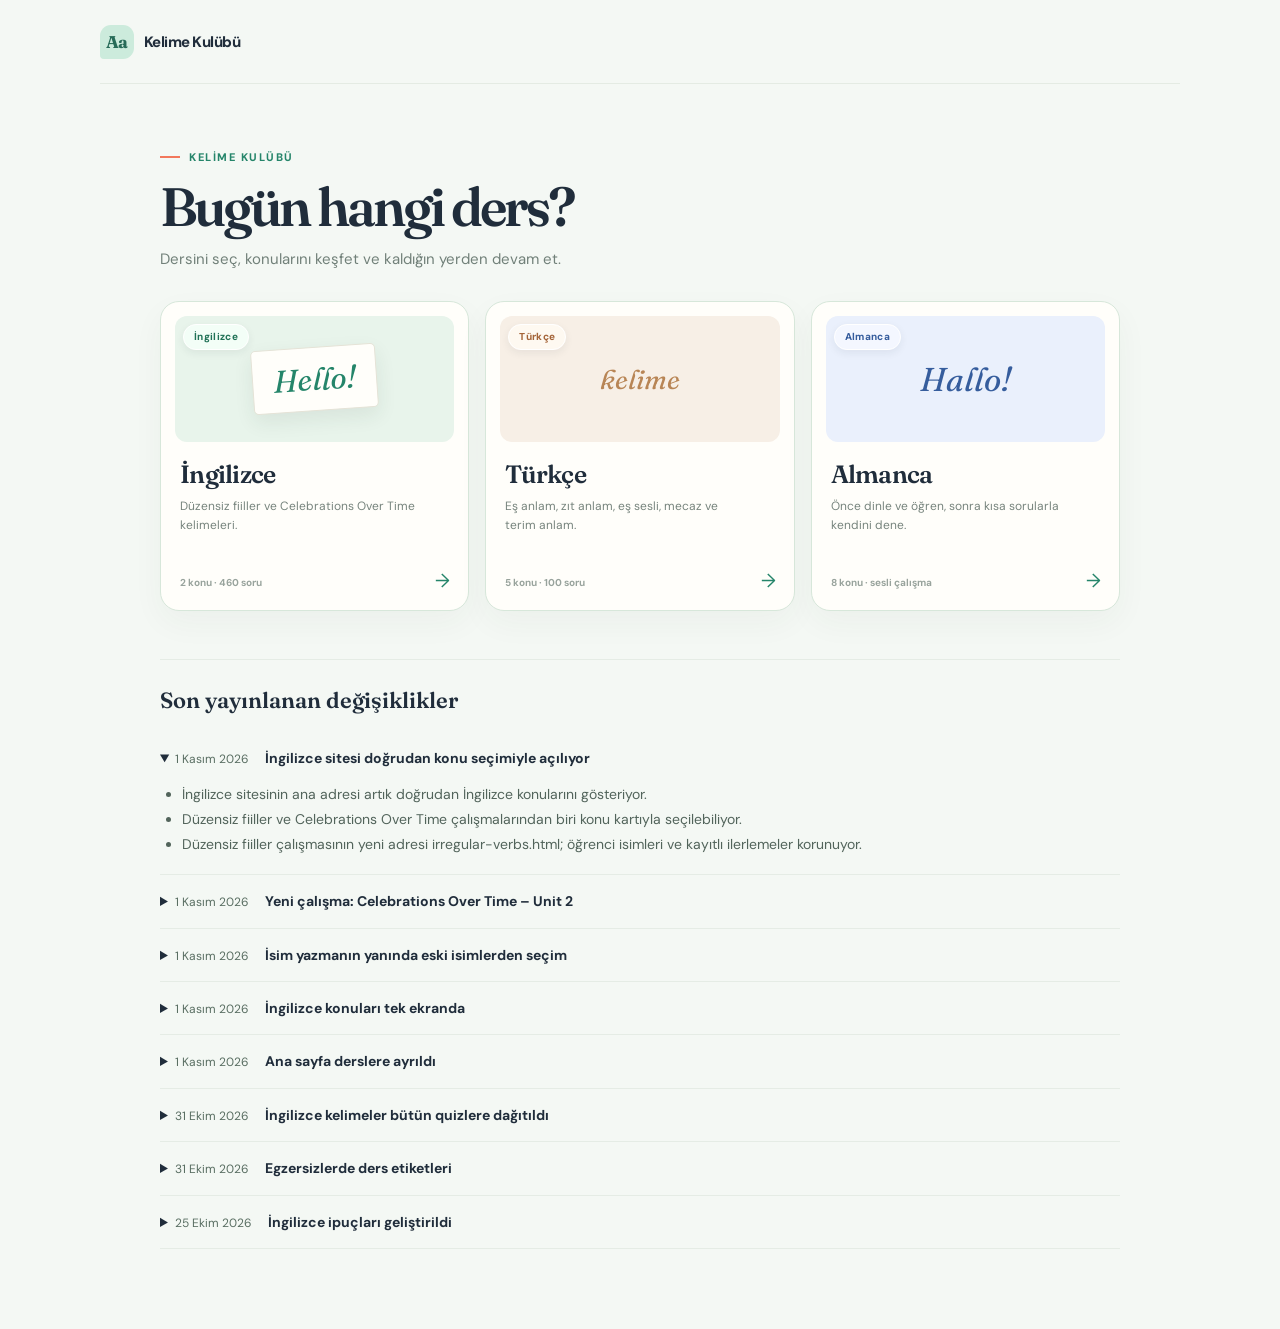
==== commit 1e0693bf: "İngilizce konu açılışı için bağlantıları ve yayın notlarını güncelle Düzensiz fiiller kartını yeni ç" ====
--- a/index.html
+++ b/index.html
@@ -7,7 +7,7 @@
     <meta name="description" content="İngilizce, Türkçe ve Almanca dersleri için çocuklara uygun çalışmalar." />
     <title>Dersler · Kelime Kulübü</title>
     <link rel="stylesheet" href="styles.css?v=20261101-release1" />
-    <script src="release-notes.js?v=20261101-release1" defer></script>
+    <script src="release-notes.js?v=20261101-topics2" defer></script>
   </head>
   <body>
     <main class="app-shell">
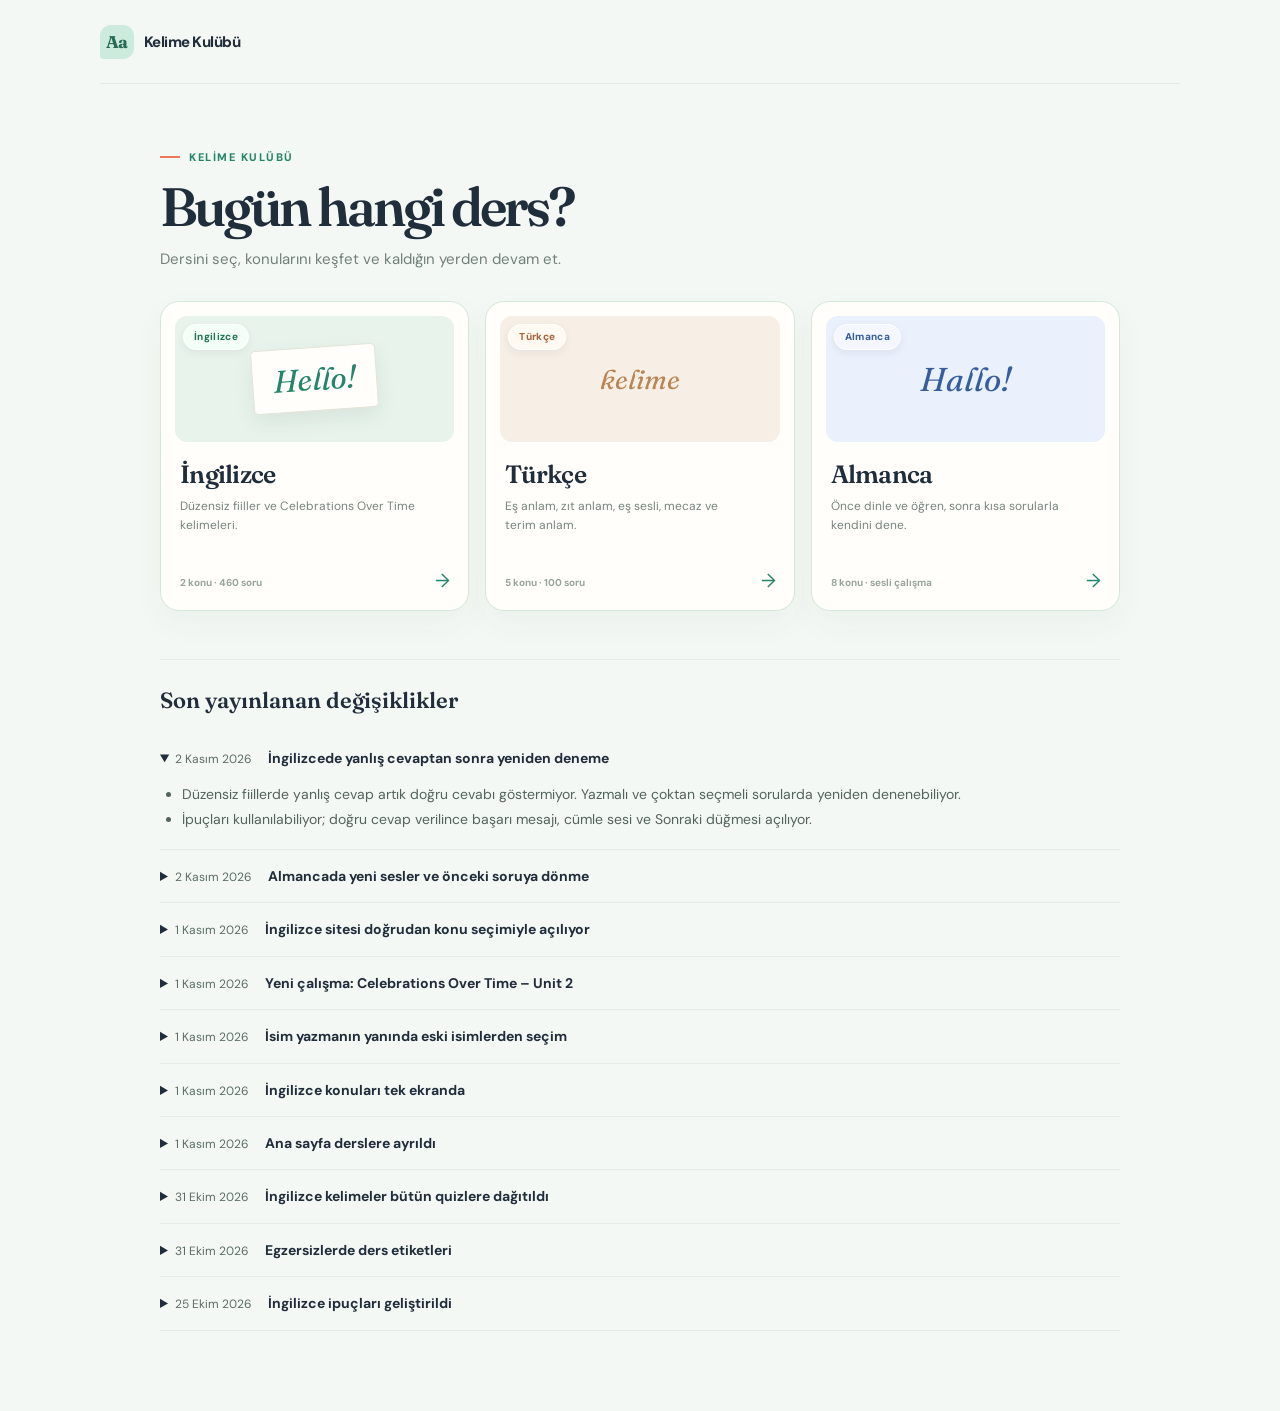
==== commit 78c0256f: "Update German audio and navigation, allow English retries Regenerate 162 German recordings with Germ" ====
--- a/index.html
+++ b/index.html
@@ -7,7 +7,7 @@
     <meta name="description" content="İngilizce, Türkçe ve Almanca dersleri için çocuklara uygun çalışmalar." />
     <title>Dersler · Kelime Kulübü</title>
     <link rel="stylesheet" href="styles.css?v=20261101-release1" />
-    <script src="release-notes.js?v=20261101-topics2" defer></script>
+    <script src="release-notes.js?v=20261102-release1" defer></script>
   </head>
   <body>
     <main class="app-shell">
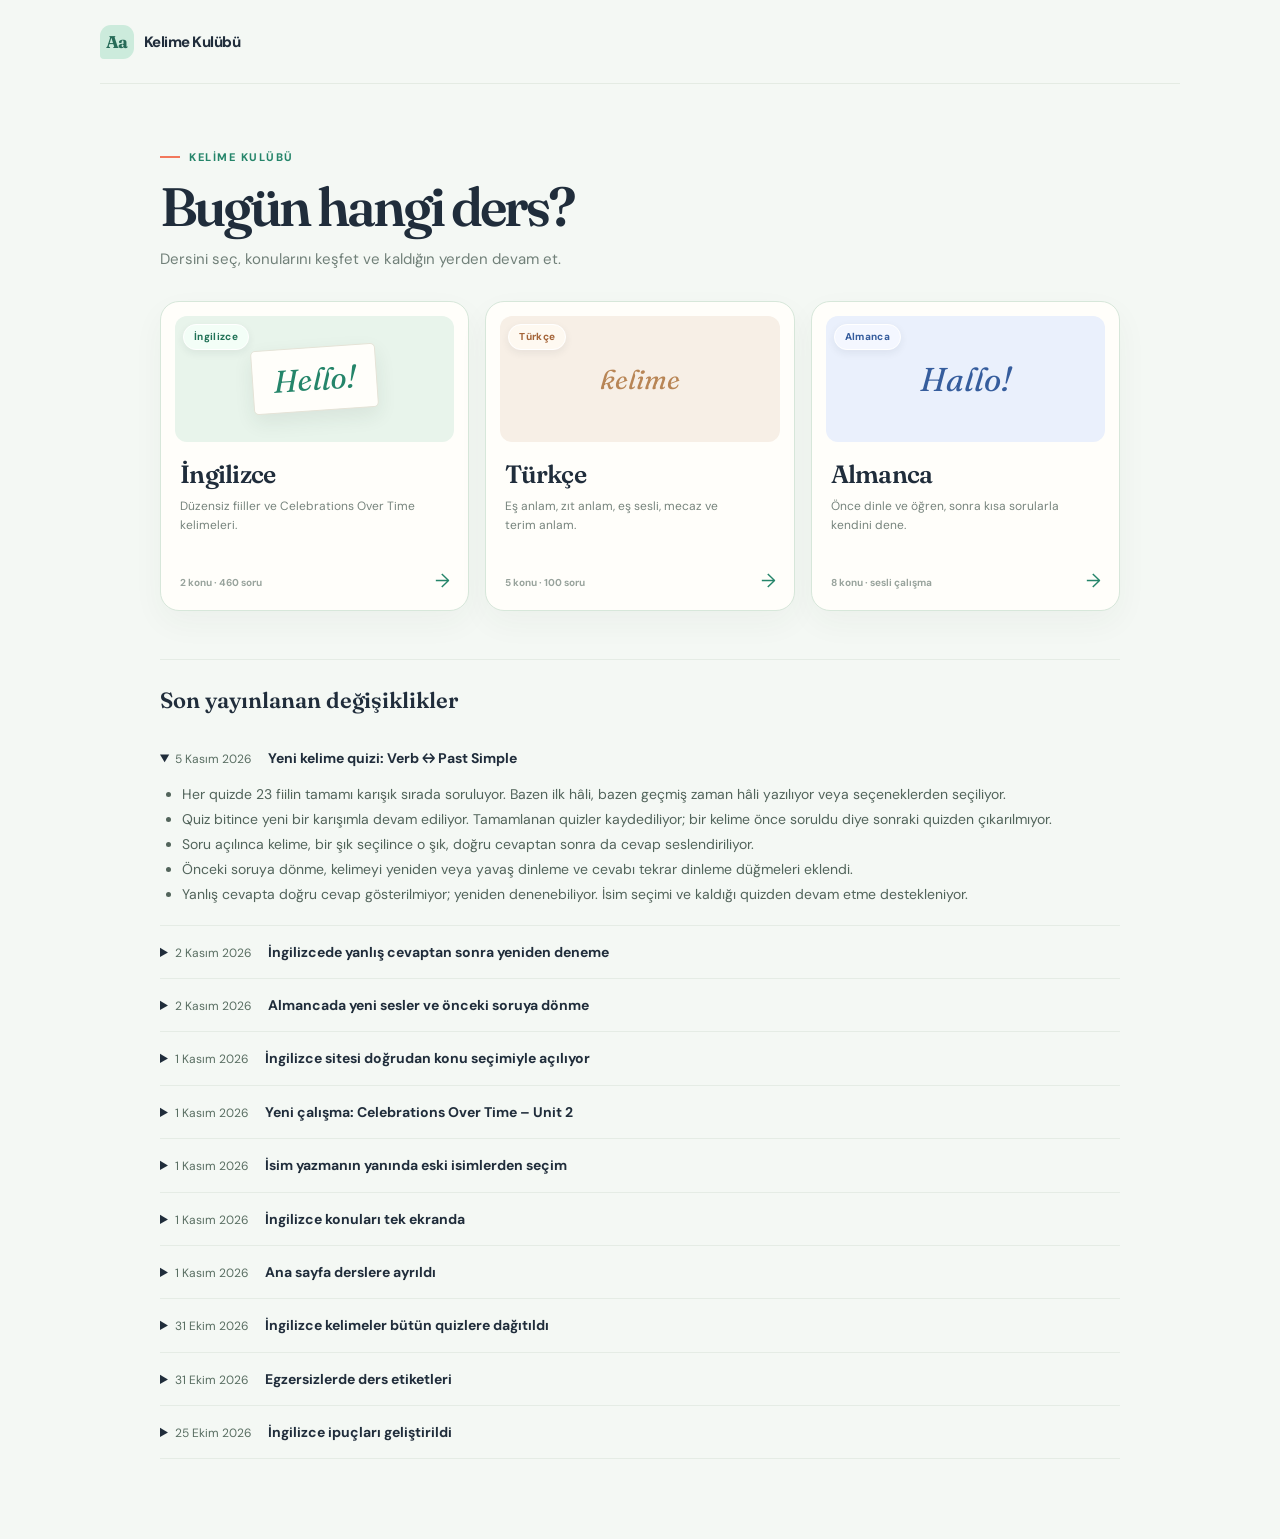
==== commit a56a5534: "Publish English word quiz entry and release notes Link the new Verb and Past Simple quiz from the ma" ====
--- a/index.html
+++ b/index.html
@@ -7,7 +7,7 @@
     <meta name="description" content="İngilizce, Türkçe ve Almanca dersleri için çocuklara uygun çalışmalar." />
     <title>Dersler · Kelime Kulübü</title>
     <link rel="stylesheet" href="styles.css?v=20261101-release1" />
-    <script src="release-notes.js?v=20261102-release1" defer></script>
+    <script src="release-notes.js?v=20261105-release1" defer></script>
   </head>
   <body>
     <main class="app-shell">
